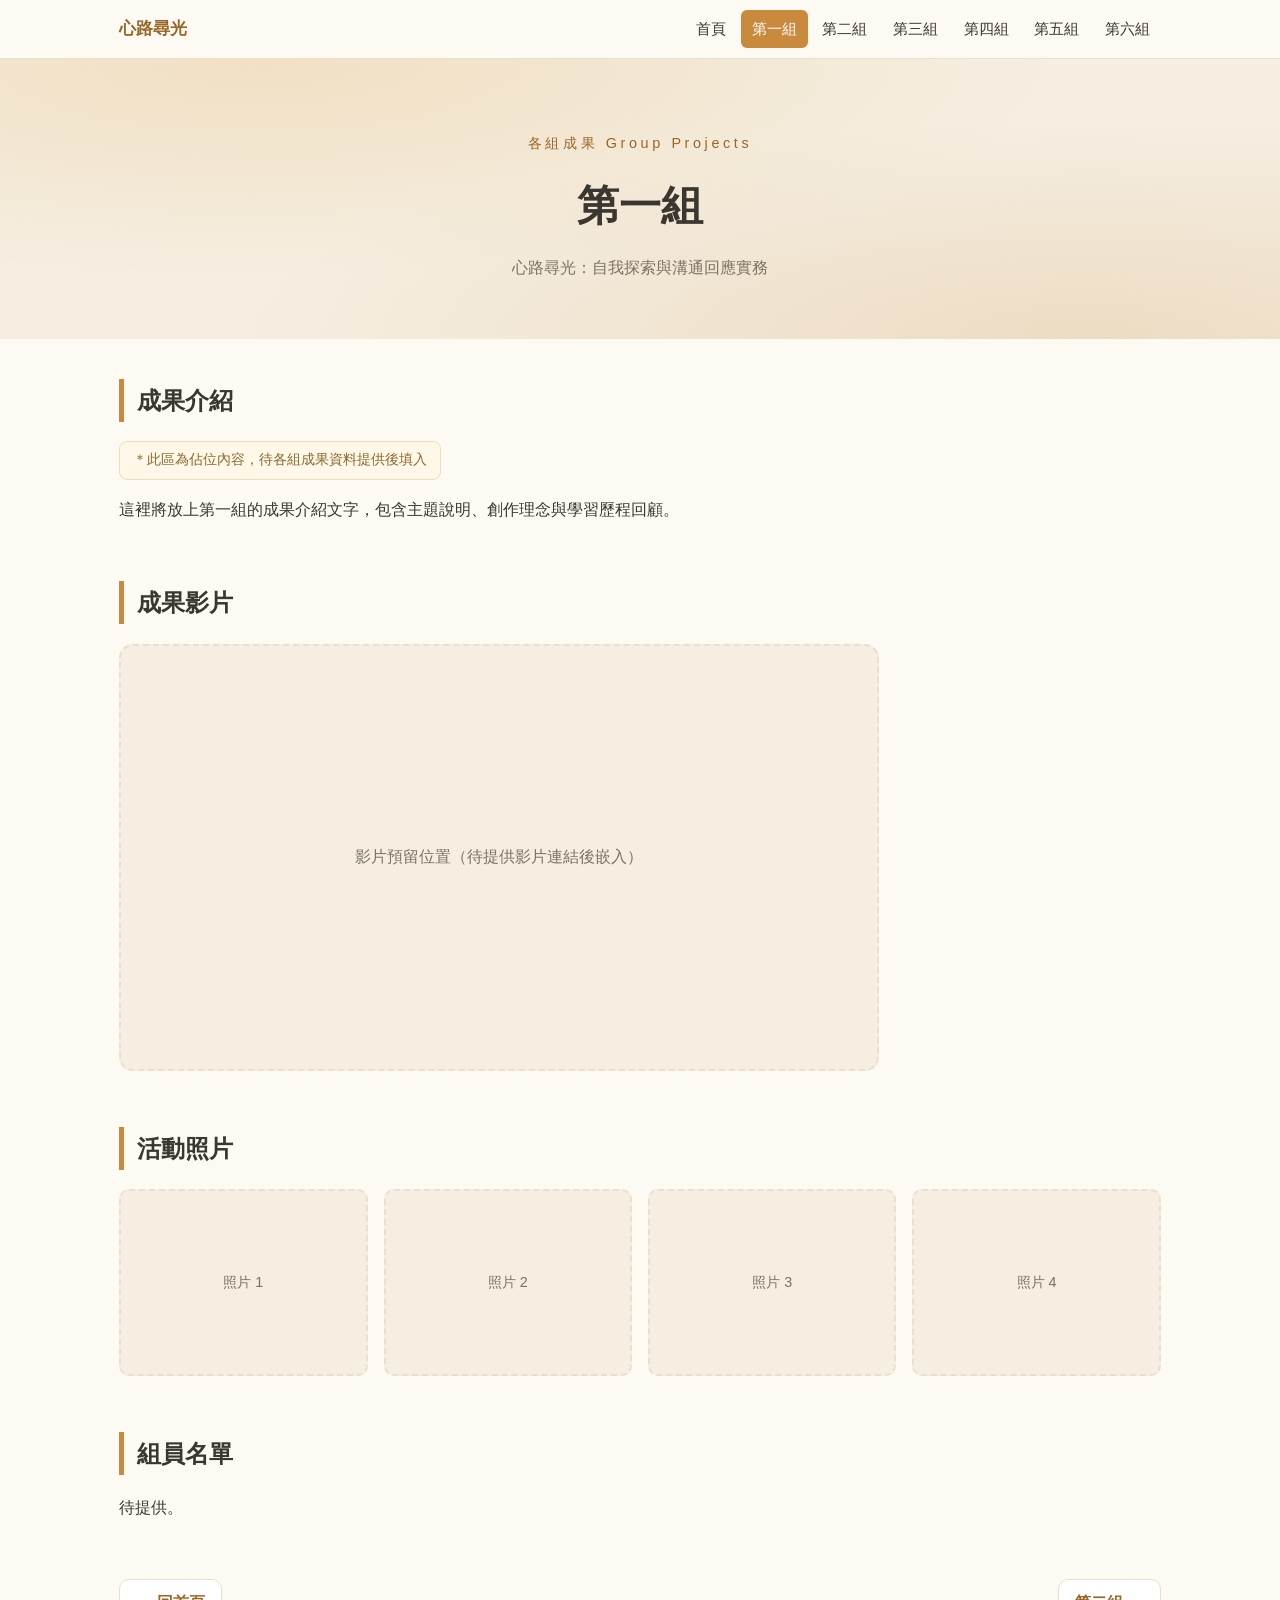
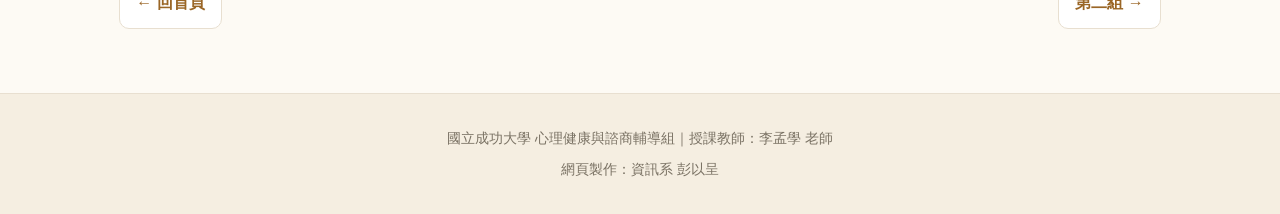
==== group1.html @ 924257a2 "first version of the course website (homepage + 6 group pages)" ====
<!DOCTYPE html>
<html lang="zh-Hant">
<head>
<meta charset="UTF-8">
<meta name="viewport" content="width=device-width, initial-scale=1">
<title>第一組成果｜心路尋光：自我探索與溝通回應實務</title>
<link rel="stylesheet" href="style.css">
</head>
<body>

<nav>
  <div class="nav-inner">
    <a class="nav-brand" href="index.html">心路尋光</a>
    <ul class="nav-links"><li><a href="index.html">首頁</a></li><li><a href="group1.html" class="active">第一組</a></li><li><a href="group2.html">第二組</a></li><li><a href="group3.html">第三組</a></li><li><a href="group4.html">第四組</a></li><li><a href="group5.html">第五組</a></li><li><a href="group6.html">第六組</a></li></ul>
  </div>
</nav>

<header class="hero">
  <p class="kicker">各組成果 Group Projects</p>
  <h1>第一組</h1>
  <p class="subtitle">心路尋光：自我探索與溝通回應實務</p>
</header>

<main>

<section>
  <h2 class="section-title">成果介紹</h2>
  <span class="placeholder-note">＊此區為佔位內容，待各組成果資料提供後填入</span>
  <div class="prose">
    <p>這裡將放上第一組的成果介紹文字，包含主題說明、創作理念與學習歷程回顧。</p>
  </div>
</section>

<section>
  <h2 class="section-title">成果影片</h2>
  <div class="video-wrap">影片預留位置（待提供影片連結後嵌入）</div>
</section>

<section>
  <h2 class="section-title">活動照片</h2>
  <div class="photo-grid">
    <div class="photo">照片 1</div>
    <div class="photo">照片 2</div>
    <div class="photo">照片 3</div>
    <div class="photo">照片 4</div>
  </div>
</section>

<section>
  <h2 class="section-title">組員名單</h2>
  <div class="prose"><p>待提供。</p></div>
</section>

<div class="pager">
  <a href="index.html">← 回首頁</a>
  <a href="group2.html">第二組 →</a>
</div>

</main>

<footer>
  <div>國立成功大學 心理健康與諮商輔導組｜授課教師：李孟學 老師</div>
  <div class="maker">網頁製作：資訊系 彭以呈</div>
</footer>

</body>
</html>
---- style.css ----
/* 心路尋光 課程成果網站 */
:root {
  --bg: #fdfaf4;
  --bg-soft: #f5eee1;
  --ink: #3a3630;
  --ink-light: #7a7264;
  --accent: #c98a3d;
  --accent-deep: #9a6626;
  --card: #ffffff;
  --line: #e8dfd0;
}

* { margin: 0; padding: 0; box-sizing: border-box; }

body {
  font-family: "Noto Sans TC", "PingFang TC", "Microsoft JhengHei", sans-serif;
  background: var(--bg);
  color: var(--ink);
  line-height: 1.8;
}

/* 導覽列 */
nav {
  position: sticky;
  top: 0;
  z-index: 100;
  background: rgba(253, 250, 244, 0.95);
  backdrop-filter: blur(8px);
  border-bottom: 1px solid var(--line);
}
.nav-inner {
  max-width: 1080px;
  margin: 0 auto;
  padding: 0.6rem 1.2rem;
  display: flex;
  align-items: center;
  justify-content: space-between;
  flex-wrap: wrap;
  gap: 0.5rem;
}
.nav-brand {
  font-weight: 700;
  color: var(--accent-deep);
  text-decoration: none;
  font-size: 1.05rem;
}
.nav-links {
  display: flex;
  flex-wrap: wrap;
  gap: 0.2rem;
  list-style: none;
}
.nav-links a {
  display: block;
  padding: 0.35rem 0.7rem;
  color: var(--ink);
  text-decoration: none;
  border-radius: 6px;
  font-size: 0.95rem;
  transition: background 0.2s, color 0.2s;
}
.nav-links a:hover { background: var(--bg-soft); color: var(--accent-deep); }
.nav-links a.active { background: var(--accent); color: #fff; }

/* 頁首橫幅 */
header.hero {
  text-align: center;
  padding: 4.5rem 1.2rem 3.5rem;
  background:
    radial-gradient(ellipse at 20% 0%, rgba(233, 196, 138, 0.35), transparent 55%),
    radial-gradient(ellipse at 85% 100%, rgba(201, 138, 61, 0.18), transparent 55%),
    var(--bg-soft);
}
.hero .kicker {
  letter-spacing: 0.25em;
  color: var(--accent-deep);
  font-size: 0.9rem;
  margin-bottom: 0.8rem;
}
.hero h1 {
  font-size: clamp(1.6rem, 4vw, 2.6rem);
  font-weight: 800;
  margin-bottom: 0.6rem;
}
.hero .subtitle {
  color: var(--ink-light);
  font-size: clamp(0.85rem, 2vw, 1rem);
  max-width: 640px;
  margin: 0 auto;
}

/* 主要內容 */
main {
  max-width: 1080px;
  margin: 0 auto;
  padding: 2.5rem 1.2rem 4rem;
}
section { margin-bottom: 3.5rem; }
h2.section-title {
  font-size: 1.5rem;
  font-weight: 800;
  margin-bottom: 1.2rem;
  padding-left: 0.8rem;
  border-left: 5px solid var(--accent);
}
.prose { max-width: 760px; color: var(--ink); }
.prose p { margin-bottom: 1rem; }

/* 資訊卡片 */
.cards {
  display: grid;
  grid-template-columns: repeat(auto-fit, minmax(240px, 1fr));
  gap: 1.2rem;
}
.card {
  background: var(--card);
  border: 1px solid var(--line);
  border-radius: 14px;
  padding: 1.5rem;
  box-shadow: 0 2px 10px rgba(58, 54, 48, 0.05);
}
.card h3 {
  color: var(--accent-deep);
  margin-bottom: 0.5rem;
  font-size: 1.1rem;
}
.card p { color: var(--ink-light); font-size: 0.95rem; }

/* 各組成果卡片 */
.group-grid {
  display: grid;
  grid-template-columns: repeat(auto-fit, minmax(220px, 1fr));
  gap: 1.2rem;
}
.group-card {
  display: block;
  text-decoration: none;
  background: var(--card);
  border: 1px solid var(--line);
  border-radius: 14px;
  overflow: hidden;
  transition: transform 0.2s, box-shadow 0.2s;
}
.group-card:hover {
  transform: translateY(-4px);
  box-shadow: 0 8px 22px rgba(58, 54, 48, 0.12);
}
.group-card .thumb {
  height: 120px;
  background: linear-gradient(135deg, #e9c48a, #c98a3d);
  display: flex;
  align-items: center;
  justify-content: center;
  color: #fff;
  font-size: 2rem;
  font-weight: 800;
}
.group-card .body { padding: 1rem 1.2rem; }
.group-card .body h3 { color: var(--ink); font-size: 1.1rem; }
.group-card .body p { color: var(--ink-light); font-size: 0.9rem; }

/* 課程資訊表 */
.info-table { width: 100%; border-collapse: collapse; max-width: 760px; }
.info-table th, .info-table td {
  text-align: left;
  padding: 0.7rem 0.9rem;
  border-bottom: 1px solid var(--line);
  vertical-align: top;
}
.info-table th { width: 8.5em; color: var(--accent-deep); white-space: nowrap; }

/* 影片與照片佔位 */
.video-wrap {
  position: relative;
  width: 100%;
  max-width: 760px;
  aspect-ratio: 16 / 9;
  background: var(--bg-soft);
  border: 2px dashed var(--line);
  border-radius: 14px;
  display: flex;
  align-items: center;
  justify-content: center;
  color: var(--ink-light);
}
.video-wrap iframe {
  position: absolute;
  inset: 0;
  width: 100%;
  height: 100%;
  border: 0;
  border-radius: 14px;
}
.photo-grid {
  display: grid;
  grid-template-columns: repeat(auto-fill, minmax(200px, 1fr));
  gap: 1rem;
}
.photo-grid .photo {
  aspect-ratio: 4 / 3;
  background: var(--bg-soft);
  border: 2px dashed var(--line);
  border-radius: 10px;
  display: flex;
  align-items: center;
  justify-content: center;
  color: var(--ink-light);
  font-size: 0.9rem;
  overflow: hidden;
}
.photo-grid .photo img { width: 100%; height: 100%; object-fit: cover; }

.placeholder-note {
  display: inline-block;
  background: #fff7e8;
  border: 1px solid #eeddb8;
  color: #8a6a2f;
  border-radius: 8px;
  padding: 0.4rem 0.8rem;
  font-size: 0.85rem;
  margin-bottom: 1rem;
}

/* 頁尾 */
footer {
  border-top: 1px solid var(--line);
  background: var(--bg-soft);
  text-align: center;
  padding: 2rem 1.2rem;
  color: var(--ink-light);
  font-size: 0.9rem;
}
footer .maker { margin-top: 0.3rem; }

/* 上下組導覽 */
.pager {
  display: flex;
  justify-content: space-between;
  gap: 1rem;
  margin-top: 2.5rem;
}
.pager a {
  color: var(--accent-deep);
  text-decoration: none;
  font-weight: 700;
  padding: 0.6rem 1rem;
  border: 1px solid var(--line);
  border-radius: 10px;
  background: var(--card);
}
.pager a:hover { background: var(--bg-soft); }
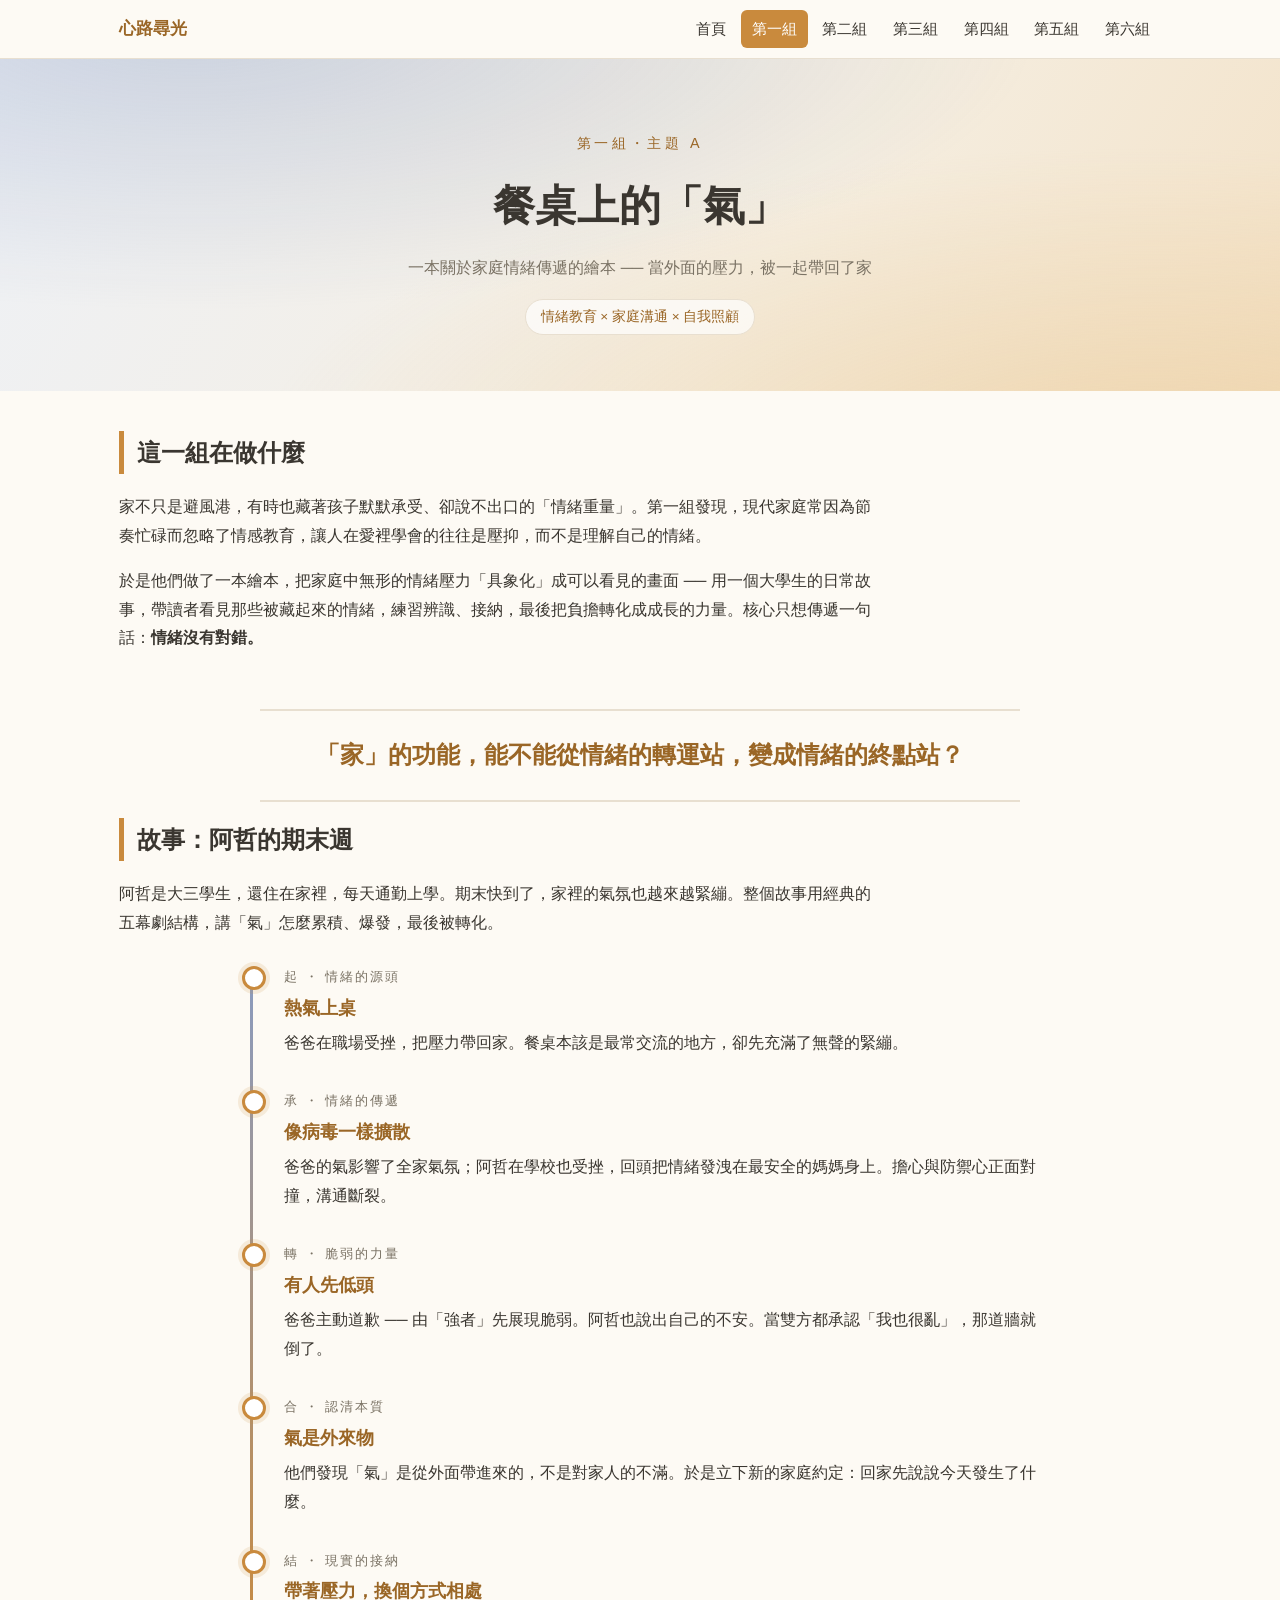
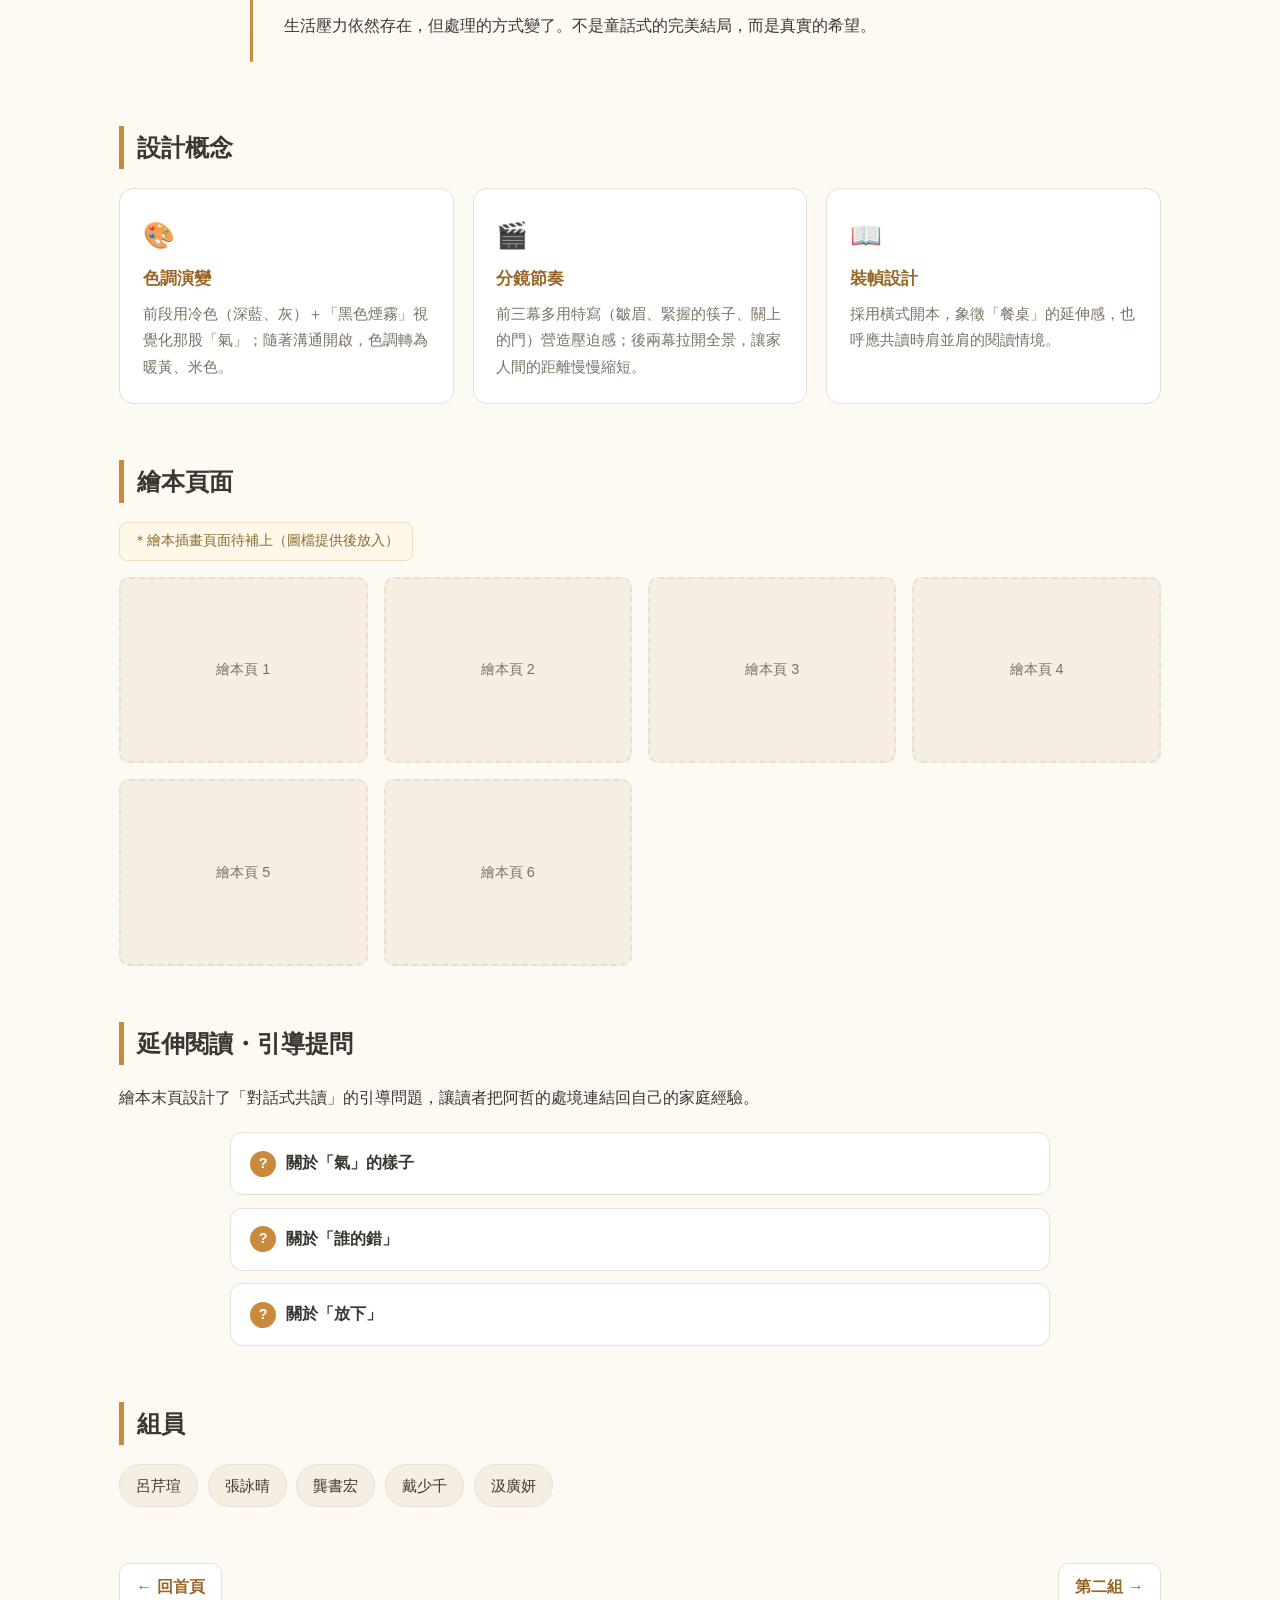
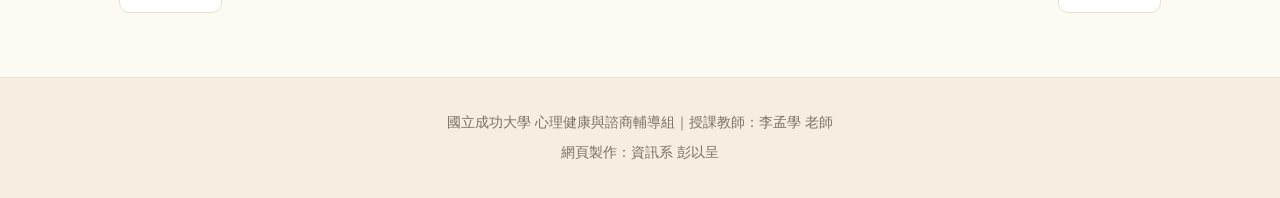
==== commit 0594eb06: "build group 1 page: intro and the dinner-table story" ====
--- a/group1.html
+++ b/group1.html
@@ -3,7 +3,7 @@
 <head>
 <meta charset="UTF-8">
 <meta name="viewport" content="width=device-width, initial-scale=1">
-<title>第一組成果｜心路尋光：自我探索與溝通回應實務</title>
+<title>第一組・餐桌上的氣｜心路尋光：自我探索與溝通回應實務</title>
 <link rel="stylesheet" href="style.css">
 </head>
 <body>
@@ -15,40 +15,76 @@
   </div>
 </nav>
 
-<header class="hero">
-  <p class="kicker">各組成果 Group Projects</p>
-  <h1>第一組</h1>
-  <p class="subtitle">心路尋光：自我探索與溝通回應實務</p>
+<header class="hero story">
+  <p class="kicker">第一組・主題 A</p>
+  <h1>餐桌上的「氣」</h1>
+  <p class="subtitle">一本關於家庭情緒傳遞的繪本 ── 當外面的壓力，被一起帶回了家</p>
+  <span class="theme-tag">情緒教育 × 家庭溝通 × 自我照顧</span>
 </header>
 
 <main>
 
-<section>
-  <h2 class="section-title">成果介紹</h2>
-  <span class="placeholder-note">＊此區為佔位內容，待各組成果資料提供後填入</span>
+<section class="reveal">
+  <h2 class="section-title">這一組在做什麼</h2>
   <div class="prose">
-    <p>這裡將放上第一組的成果介紹文字，包含主題說明、創作理念與學習歷程回顧。</p>
+    <p>家不只是避風港，有時也藏著孩子默默承受、卻說不出口的「情緒重量」。第一組發現，現代家庭常因為節奏忙碌而忽略了情感教育，讓人在愛裡學會的往往是壓抑，而不是理解自己的情緒。</p>
+    <p>於是他們做了一本繪本，把家庭中無形的情緒壓力「具象化」成可以看見的畫面 ── 用一個大學生的日常故事，帶讀者看見那些被藏起來的情緒，練習辨識、接納，最後把負擔轉化成成長的力量。核心只想傳遞一句話：<strong>情緒沒有對錯。</strong></p>
   </div>
 </section>
 
-<section>
-  <h2 class="section-title">成果影片</h2>
-  <div class="video-wrap">影片預留位置（待提供影片連結後嵌入）</div>
-</section>
+<div class="pullquote reveal">「家」的功能，能不能從情緒的轉運站，變成情緒的終點站？</div>
 
-<section>
-  <h2 class="section-title">活動照片</h2>
-  <div class="photo-grid">
-    <div class="photo">照片 1</div>
-    <div class="photo">照片 2</div>
-    <div class="photo">照片 3</div>
-    <div class="photo">照片 4</div>
+<section class="reveal">
+  <h2 class="section-title">故事：阿哲的期末週</h2>
+  <div class="prose" style="margin-bottom:1.5rem;">
+    <p>阿哲是大三學生，還住在家裡，每天通勤上學。期末快到了，家裡的氣氛也越來越緊繃。整個故事用經典的五幕劇結構，講「氣」怎麼累積、爆發，最後被轉化。</p>
+  </div>
+  <div class="timeline">
+    <div class="tl-item reveal"><span class="stage">起 ・ 情緒的源頭</span><h3>熱氣上桌</h3><p>爸爸在職場受挫，把壓力帶回家。餐桌本該是最常交流的地方，卻先充滿了無聲的緊繃。</p></div>
+    <div class="tl-item reveal"><span class="stage">承 ・ 情緒的傳遞</span><h3>像病毒一樣擴散</h3><p>爸爸的氣影響了全家氣氛；阿哲在學校也受挫，回頭把情緒發洩在最安全的媽媽身上。擔心與防禦心正面對撞，溝通斷裂。</p></div>
+    <div class="tl-item reveal"><span class="stage">轉 ・ 脆弱的力量</span><h3>有人先低頭</h3><p>爸爸主動道歉 ── 由「強者」先展現脆弱。阿哲也說出自己的不安。當雙方都承認「我也很亂」，那道牆就倒了。</p></div>
+    <div class="tl-item reveal"><span class="stage">合 ・ 認清本質</span><h3>氣是外來物</h3><p>他們發現「氣」是從外面帶進來的，不是對家人的不滿。於是立下新的家庭約定：回家先說說今天發生了什麼。</p></div>
+    <div class="tl-item reveal"><span class="stage">結 ・ 現實的接納</span><h3>帶著壓力，換個方式相處</h3><p>生活壓力依然存在，但處理的方式變了。不是童話式的完美結局，而是真實的希望。</p></div>
   </div>
 </section>
 
-<section>
-  <h2 class="section-title">組員名單</h2>
-  <div class="prose"><p>待提供。</p></div>
+<section class="reveal">
+  <h2 class="section-title">設計概念</h2>
+  <div class="concept-grid">
+    <div class="concept reveal"><div class="ic">🎨</div><h3>色調演變</h3><p>前段用冷色（深藍、灰）＋「黑色煙霧」視覺化那股「氣」；隨著溝通開啟，色調轉為暖黃、米色。</p></div>
+    <div class="concept reveal"><div class="ic">🎬</div><h3>分鏡節奏</h3><p>前三幕多用特寫（皺眉、緊握的筷子、關上的門）營造壓迫感；後兩幕拉開全景，讓家人間的距離慢慢縮短。</p></div>
+    <div class="concept reveal"><div class="ic">📖</div><h3>裝幀設計</h3><p>採用橫式開本，象徵「餐桌」的延伸感，也呼應共讀時肩並肩的閱讀情境。</p></div>
+  </div>
+</section>
+
+<section class="reveal">
+  <h2 class="section-title">繪本頁面</h2>
+  <span class="placeholder-note">＊繪本插畫頁面待補上（圖檔提供後放入）</span>
+  <div class="photo-grid">
+    <div class="photo">繪本頁 1</div>
+    <div class="photo">繪本頁 2</div>
+    <div class="photo">繪本頁 3</div>
+    <div class="photo">繪本頁 4</div>
+    <div class="photo">繪本頁 5</div>
+    <div class="photo">繪本頁 6</div>
+  </div>
+</section>
+
+<section class="reveal">
+  <h2 class="section-title">延伸閱讀・引導提問</h2>
+  <div class="prose" style="margin-bottom:1.2rem;"><p>繪本末頁設計了「對話式共讀」的引導問題，讓讀者把阿哲的處境連結回自己的家庭經驗。</p></div>
+  <div class="qa">
+    <details class="reveal"><summary>關於「氣」的樣子</summary><div class="answer">當故事說「空氣變重了」，你在現實生活中也有過類似的經驗嗎？爸爸、阿哲和媽媽表現「氣」的方式又有什麼不同？（沈默、大聲、焦慮）</div></details>
+    <details class="reveal"><summary>關於「誰的錯」</summary><div class="answer">阿哲對媽媽大聲說話時，他真的是在生媽媽的氣嗎？「把外面的氣帶回家」是可以避免的嗎？如果不能，可以怎麼做？</div></details>
+    <details class="reveal"><summary>關於「放下」</summary><div class="answer">結尾爸爸說了「我今天好像太兇了」，這句話讓家裡的氣氛有了什麼變化？如果今天你心情很糟，回家前可以先做什麼，來提醒家人「我今天很累，請給我一點空間」？</div></details>
+  </div>
+</section>
+
+<section class="reveal">
+  <h2 class="section-title">組員</h2>
+  <div class="members">
+    <span>呂芹瑄</span><span>張詠晴</span><span>龔書宏</span><span>戴少千</span><span>汲廣妍</span>
+  </div>
 </section>
 
 <div class="pager">
@@ -63,5 +99,12 @@
   <div class="maker">網頁製作：資訊系 彭以呈</div>
 </footer>
 
+<script>
+  const io = new IntersectionObserver((entries) => {
+    entries.forEach(e => { if (e.isIntersecting) { e.target.classList.add('in'); io.unobserve(e.target); } });
+  }, { threshold: 0.12 });
+  document.querySelectorAll('.reveal').forEach(el => io.observe(el));
+</script>
+
 </body>
 </html>
--- a/style.css
+++ b/style.css
@@ -249,3 +249,119 @@
   background: var(--card);
 }
 .pager a:hover { background: var(--bg-soft); }
+
+/* ===== 進階視覺效果（各組成果頁）===== */
+
+/* 捲動淡入 */
+.reveal { opacity: 0; transform: translateY(28px); transition: opacity 0.7s ease, transform 0.7s ease; }
+.reveal.in { opacity: 1; transform: none; }
+
+/* 主題色帶 hero（情緒由冷轉暖）*/
+header.hero.story {
+  background:
+    radial-gradient(ellipse at 15% -10%, rgba(120, 140, 180, 0.30), transparent 55%),
+    radial-gradient(ellipse at 90% 120%, rgba(233, 196, 138, 0.45), transparent 55%),
+    linear-gradient(120deg, #eef1f6 0%, #f5eee1 60%, #f3e2c8 100%);
+  position: relative;
+  overflow: hidden;
+}
+header.hero.story .theme-tag {
+  display: inline-block;
+  margin-top: 1rem;
+  padding: 0.3rem 0.9rem;
+  border-radius: 999px;
+  background: rgba(255,255,255,0.7);
+  border: 1px solid var(--line);
+  color: var(--accent-deep);
+  font-size: 0.85rem;
+}
+
+/* 故事時間軸 */
+.timeline { position: relative; max-width: 820px; margin: 0 auto; padding-left: 0; }
+.timeline::before {
+  content: "";
+  position: absolute;
+  left: 20px;
+  top: 8px;
+  bottom: 8px;
+  width: 3px;
+  background: linear-gradient(to bottom, #8a9bbf, #c98a3d);
+  border-radius: 3px;
+}
+.tl-item { position: relative; padding: 0 0 1.8rem 3.4rem; }
+.tl-item::before {
+  content: "";
+  position: absolute;
+  left: 12px;
+  top: 4px;
+  width: 18px;
+  height: 18px;
+  border-radius: 50%;
+  background: var(--card);
+  border: 3px solid var(--accent);
+  box-shadow: 0 0 0 4px rgba(201,138,61,0.15);
+}
+.tl-item h3 { color: var(--accent-deep); font-size: 1.15rem; margin-bottom: 0.3rem; }
+.tl-item .stage { font-size: 0.8rem; letter-spacing: 0.15em; color: var(--ink-light); }
+.tl-item p { color: var(--ink); margin-top: 0.3rem; }
+
+/* 反思提問手風琴 */
+.qa { max-width: 820px; margin: 0 auto; }
+.qa details {
+  background: var(--card);
+  border: 1px solid var(--line);
+  border-radius: 12px;
+  margin-bottom: 0.8rem;
+  overflow: hidden;
+}
+.qa summary {
+  cursor: pointer;
+  padding: 1rem 1.2rem;
+  font-weight: 700;
+  color: var(--ink);
+  list-style: none;
+  display: flex;
+  align-items: center;
+  gap: 0.6rem;
+}
+.qa summary::-webkit-details-marker { display: none; }
+.qa summary::before {
+  content: "?";
+  flex: 0 0 auto;
+  width: 26px; height: 26px;
+  display: grid; place-items: center;
+  background: var(--accent); color: #fff;
+  border-radius: 50%; font-size: 0.9rem;
+}
+.qa details[open] summary { color: var(--accent-deep); }
+.qa .answer { padding: 0 1.2rem 1.1rem 3.2rem; color: var(--ink-light); }
+
+/* 設計概念小卡 */
+.concept-grid { display: grid; grid-template-columns: repeat(auto-fit, minmax(220px,1fr)); gap: 1.2rem; }
+.concept { background: var(--card); border: 1px solid var(--line); border-radius: 14px; padding: 1.4rem; }
+.concept .ic { font-size: 1.6rem; }
+.concept h3 { color: var(--accent-deep); margin: 0.4rem 0; font-size: 1.05rem; }
+.concept p { color: var(--ink-light); font-size: 0.92rem; }
+
+/* 團隊名條 */
+.members { display: flex; flex-wrap: wrap; gap: 0.6rem; }
+.members span {
+  background: var(--bg-soft);
+  border: 1px solid var(--line);
+  border-radius: 999px;
+  padding: 0.4rem 1rem;
+  font-size: 0.95rem;
+  color: var(--ink);
+}
+
+/* 金句 */
+.pullquote {
+  max-width: 760px; margin: 1rem auto;
+  font-size: clamp(1.1rem, 2.5vw, 1.5rem);
+  font-weight: 700; line-height: 1.7;
+  color: var(--accent-deep);
+  text-align: center;
+  padding: 1.5rem;
+  border-top: 2px solid var(--line);
+  border-bottom: 2px solid var(--line);
+}
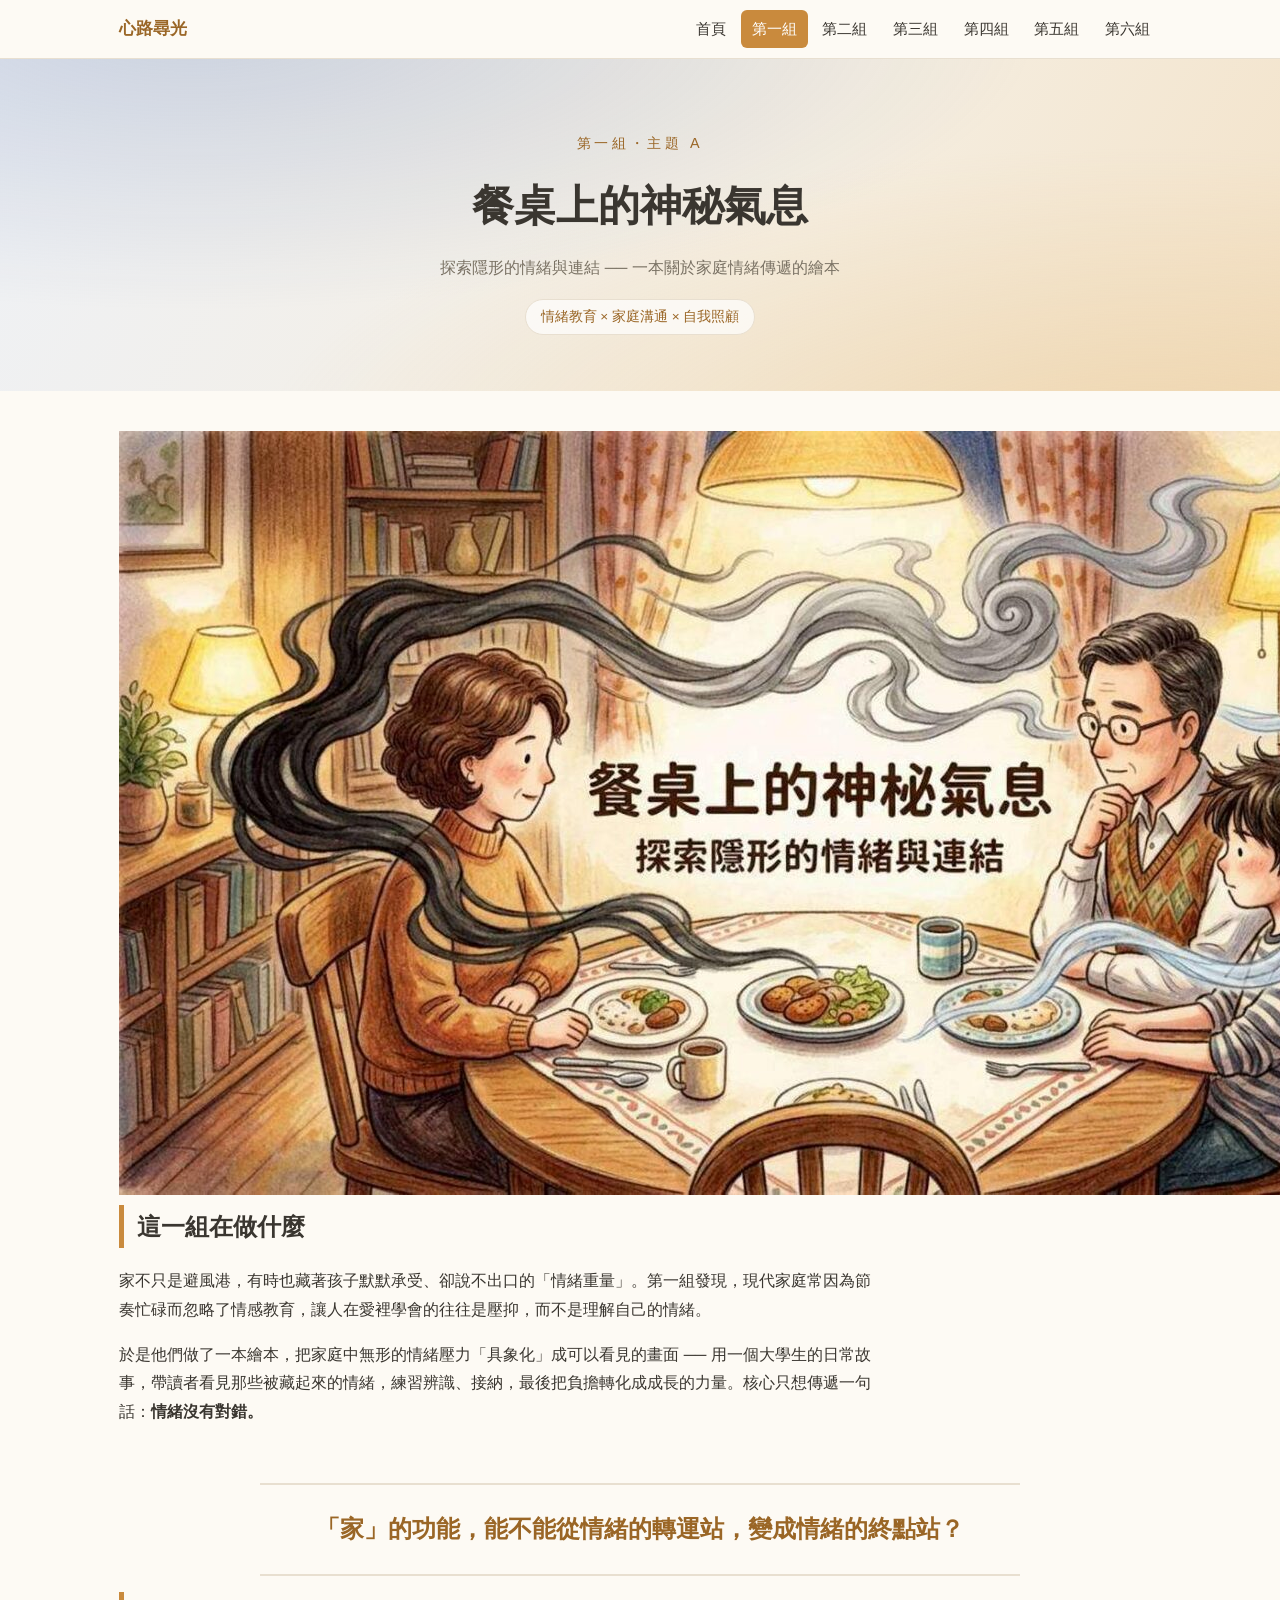
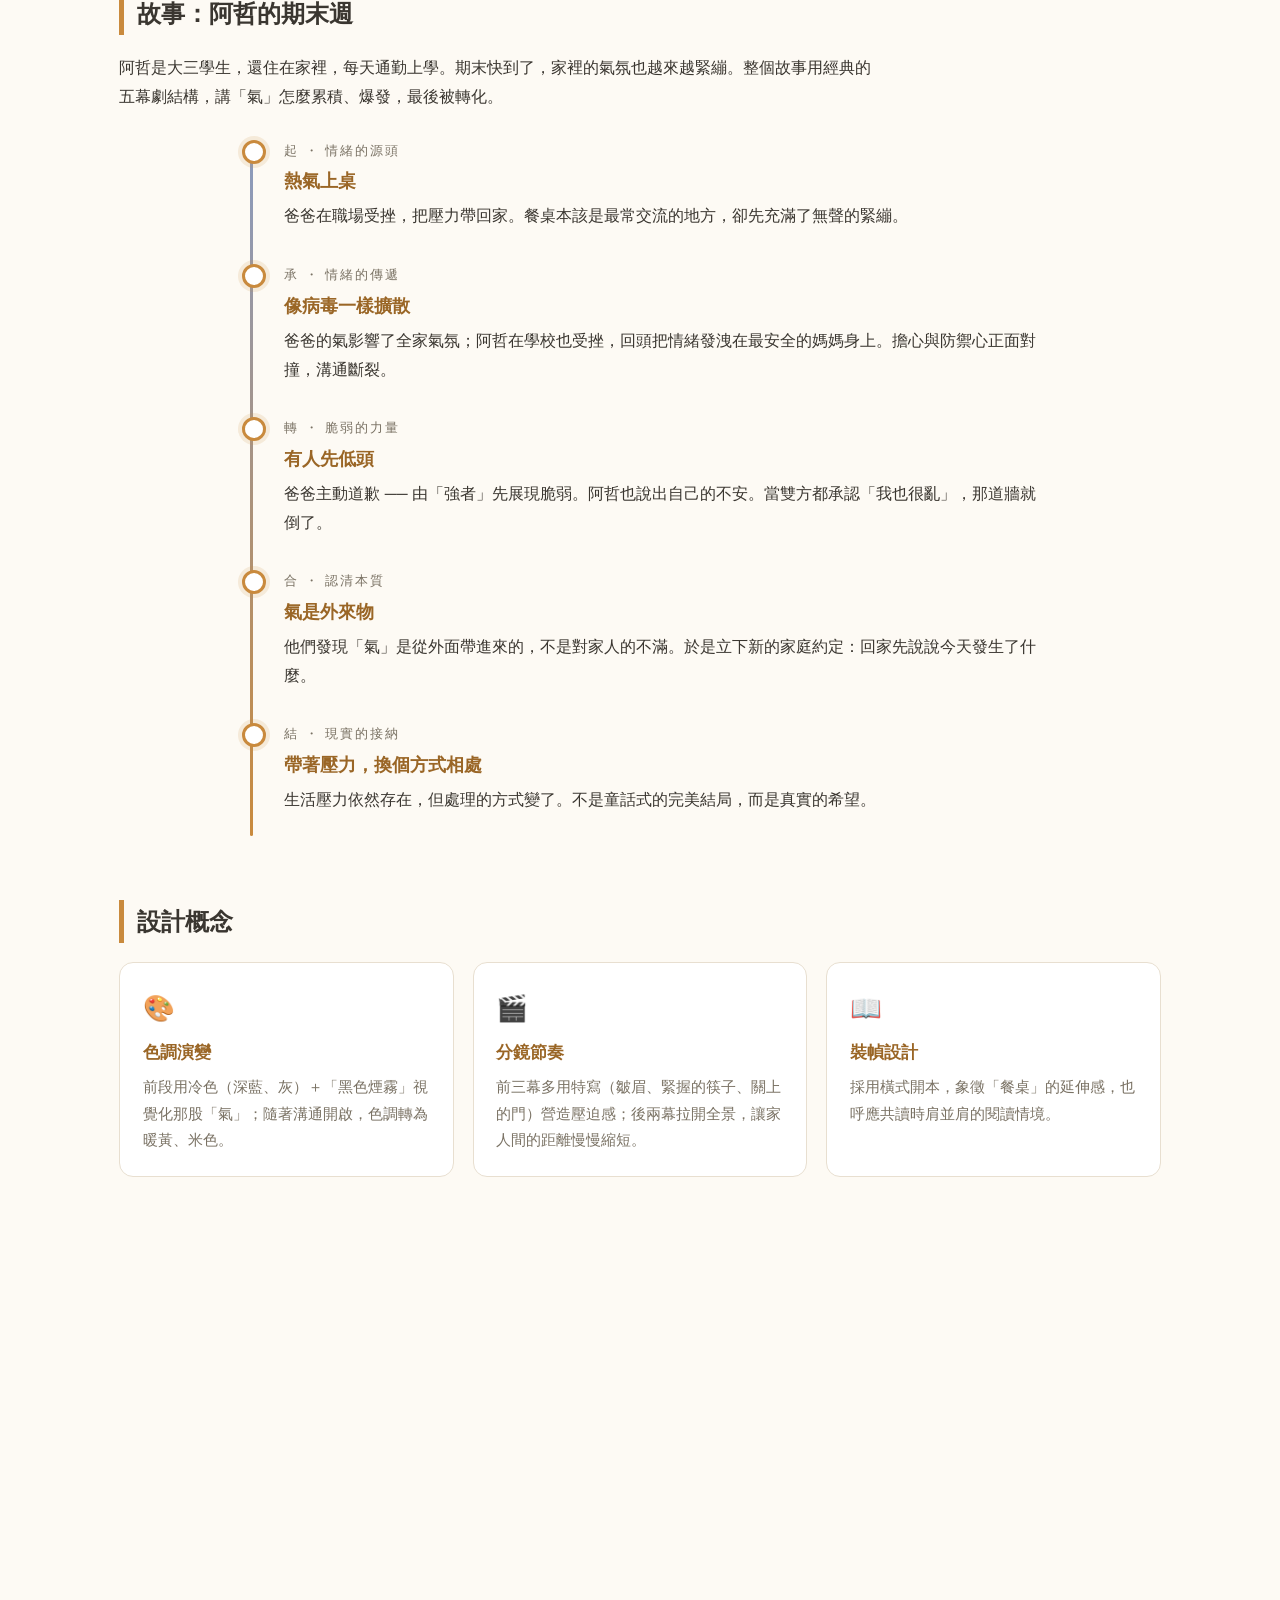
==== commit ffb01d1d: "use real booklet title and embed the 30-page flipbook gallery" ====
--- a/group1.html
+++ b/group1.html
@@ -3,7 +3,7 @@
 <head>
 <meta charset="UTF-8">
 <meta name="viewport" content="width=device-width, initial-scale=1">
-<title>第一組・餐桌上的氣｜心路尋光：自我探索與溝通回應實務</title>
+<title>第一組・餐桌上的神秘氣息｜心路尋光：自我探索與溝通回應實務</title>
 <link rel="stylesheet" href="style.css">
 </head>
 <body>
@@ -17,12 +17,16 @@
 
 <header class="hero story">
   <p class="kicker">第一組・主題 A</p>
-  <h1>餐桌上的「氣」</h1>
-  <p class="subtitle">一本關於家庭情緒傳遞的繪本 ── 當外面的壓力，被一起帶回了家</p>
+  <h1>餐桌上的神秘氣息</h1>
+  <p class="subtitle">探索隱形的情緒與連結 ── 一本關於家庭情緒傳遞的繪本</p>
   <span class="theme-tag">情緒教育 × 家庭溝通 × 自我照顧</span>
 </header>
 
 <main>
+
+<div class="booklet-cover reveal">
+  <img src="booklet/group1/page-01.jpg" alt="繪本封面：餐桌上的神秘氣息">
+</div>
 
 <section class="reveal">
   <h2 class="section-title">這一組在做什麼</h2>
@@ -58,15 +62,39 @@
 </section>
 
 <section class="reveal">
-  <h2 class="section-title">繪本頁面</h2>
-  <span class="placeholder-note">＊繪本插畫頁面待補上（圖檔提供後放入）</span>
-  <div class="photo-grid">
-    <div class="photo">繪本頁 1</div>
-    <div class="photo">繪本頁 2</div>
-    <div class="photo">繪本頁 3</div>
-    <div class="photo">繪本頁 4</div>
-    <div class="photo">繪本頁 5</div>
-    <div class="photo">繪本頁 6</div>
+  <h2 class="section-title">繪本全書・30 頁</h2>
+  <div class="prose" style="margin-bottom:1.2rem;"><p>點擊任一頁可放大閱讀，用左右鍵或箭頭翻頁。</p></div>
+  <div class="booklet-gallery">
+      <figure onclick="openLB(0)"><img loading="lazy" src="booklet/group1/page-01.jpg" alt="繪本第 1 頁"><figcaption>第 1 頁</figcaption></figure>
+      <figure onclick="openLB(1)"><img loading="lazy" src="booklet/group1/page-02.jpg" alt="繪本第 2 頁"><figcaption>第 2 頁</figcaption></figure>
+      <figure onclick="openLB(2)"><img loading="lazy" src="booklet/group1/page-03.jpg" alt="繪本第 3 頁"><figcaption>第 3 頁</figcaption></figure>
+      <figure onclick="openLB(3)"><img loading="lazy" src="booklet/group1/page-04.jpg" alt="繪本第 4 頁"><figcaption>第 4 頁</figcaption></figure>
+      <figure onclick="openLB(4)"><img loading="lazy" src="booklet/group1/page-05.jpg" alt="繪本第 5 頁"><figcaption>第 5 頁</figcaption></figure>
+      <figure onclick="openLB(5)"><img loading="lazy" src="booklet/group1/page-06.jpg" alt="繪本第 6 頁"><figcaption>第 6 頁</figcaption></figure>
+      <figure onclick="openLB(6)"><img loading="lazy" src="booklet/group1/page-07.jpg" alt="繪本第 7 頁"><figcaption>第 7 頁</figcaption></figure>
+      <figure onclick="openLB(7)"><img loading="lazy" src="booklet/group1/page-08.jpg" alt="繪本第 8 頁"><figcaption>第 8 頁</figcaption></figure>
+      <figure onclick="openLB(8)"><img loading="lazy" src="booklet/group1/page-09.jpg" alt="繪本第 9 頁"><figcaption>第 9 頁</figcaption></figure>
+      <figure onclick="openLB(9)"><img loading="lazy" src="booklet/group1/page-10.jpg" alt="繪本第 10 頁"><figcaption>第 10 頁</figcaption></figure>
+      <figure onclick="openLB(10)"><img loading="lazy" src="booklet/group1/page-11.jpg" alt="繪本第 11 頁"><figcaption>第 11 頁</figcaption></figure>
+      <figure onclick="openLB(11)"><img loading="lazy" src="booklet/group1/page-12.jpg" alt="繪本第 12 頁"><figcaption>第 12 頁</figcaption></figure>
+      <figure onclick="openLB(12)"><img loading="lazy" src="booklet/group1/page-13.jpg" alt="繪本第 13 頁"><figcaption>第 13 頁</figcaption></figure>
+      <figure onclick="openLB(13)"><img loading="lazy" src="booklet/group1/page-14.jpg" alt="繪本第 14 頁"><figcaption>第 14 頁</figcaption></figure>
+      <figure onclick="openLB(14)"><img loading="lazy" src="booklet/group1/page-15.jpg" alt="繪本第 15 頁"><figcaption>第 15 頁</figcaption></figure>
+      <figure onclick="openLB(15)"><img loading="lazy" src="booklet/group1/page-16.jpg" alt="繪本第 16 頁"><figcaption>第 16 頁</figcaption></figure>
+      <figure onclick="openLB(16)"><img loading="lazy" src="booklet/group1/page-17.jpg" alt="繪本第 17 頁"><figcaption>第 17 頁</figcaption></figure>
+      <figure onclick="openLB(17)"><img loading="lazy" src="booklet/group1/page-18.jpg" alt="繪本第 18 頁"><figcaption>第 18 頁</figcaption></figure>
+      <figure onclick="openLB(18)"><img loading="lazy" src="booklet/group1/page-19.jpg" alt="繪本第 19 頁"><figcaption>第 19 頁</figcaption></figure>
+      <figure onclick="openLB(19)"><img loading="lazy" src="booklet/group1/page-20.jpg" alt="繪本第 20 頁"><figcaption>第 20 頁</figcaption></figure>
+      <figure onclick="openLB(20)"><img loading="lazy" src="booklet/group1/page-21.jpg" alt="繪本第 21 頁"><figcaption>第 21 頁</figcaption></figure>
+      <figure onclick="openLB(21)"><img loading="lazy" src="booklet/group1/page-22.jpg" alt="繪本第 22 頁"><figcaption>第 22 頁</figcaption></figure>
+      <figure onclick="openLB(22)"><img loading="lazy" src="booklet/group1/page-23.jpg" alt="繪本第 23 頁"><figcaption>第 23 頁</figcaption></figure>
+      <figure onclick="openLB(23)"><img loading="lazy" src="booklet/group1/page-24.jpg" alt="繪本第 24 頁"><figcaption>第 24 頁</figcaption></figure>
+      <figure onclick="openLB(24)"><img loading="lazy" src="booklet/group1/page-25.jpg" alt="繪本第 25 頁"><figcaption>第 25 頁</figcaption></figure>
+      <figure onclick="openLB(25)"><img loading="lazy" src="booklet/group1/page-26.jpg" alt="繪本第 26 頁"><figcaption>第 26 頁</figcaption></figure>
+      <figure onclick="openLB(26)"><img loading="lazy" src="booklet/group1/page-27.jpg" alt="繪本第 27 頁"><figcaption>第 27 頁</figcaption></figure>
+      <figure onclick="openLB(27)"><img loading="lazy" src="booklet/group1/page-28.jpg" alt="繪本第 28 頁"><figcaption>第 28 頁</figcaption></figure>
+      <figure onclick="openLB(28)"><img loading="lazy" src="booklet/group1/page-29.jpg" alt="繪本第 29 頁"><figcaption>第 29 頁</figcaption></figure>
+      <figure onclick="openLB(29)"><img loading="lazy" src="booklet/group1/page-30.jpg" alt="繪本第 30 頁"><figcaption>第 30 頁</figcaption></figure>
   </div>
 </section>
 
@@ -99,11 +127,37 @@
   <div class="maker">網頁製作：資訊系 彭以呈</div>
 </footer>
 
+<div class="lightbox" id="lb" onclick="if(event.target.id==='lb')closeLB()">
+  <button class="lb-close" onclick="closeLB()" aria-label="關閉">&times;</button>
+  <button class="lb-prev" onclick="stepLB(-1)" aria-label="上一頁">&#8249;</button>
+  <img id="lbimg" src="" alt="繪本頁面放大">
+  <button class="lb-next" onclick="stepLB(1)" aria-label="下一頁">&#8250;</button>
+  <div class="lb-counter" id="lbcount"></div>
+</div>
+
 <script>
   const io = new IntersectionObserver((entries) => {
     entries.forEach(e => { if (e.isIntersecting) { e.target.classList.add('in'); io.unobserve(e.target); } });
   }, { threshold: 0.12 });
   document.querySelectorAll('.reveal').forEach(el => io.observe(el));
+
+  // 繪本燈箱
+  const TOTAL = 30;
+  let cur = 0;
+  const lb = document.getElementById('lb');
+  const lbimg = document.getElementById('lbimg');
+  const lbcount = document.getElementById('lbcount');
+  function pad(n){ return String(n).padStart(2,'0'); }
+  function show(){ lbimg.src = 'booklet/group1/page-' + pad(cur+1) + '.jpg'; lbcount.textContent = (cur+1) + ' / ' + TOTAL; }
+  function openLB(i){ cur = i; show(); lb.classList.add('open'); document.body.style.overflow='hidden'; }
+  function closeLB(){ lb.classList.remove('open'); document.body.style.overflow=''; }
+  function stepLB(d){ cur = (cur + d + TOTAL) % TOTAL; show(); }
+  document.addEventListener('keydown', (e) => {
+    if(!lb.classList.contains('open')) return;
+    if(e.key==='Escape') closeLB();
+    if(e.key==='ArrowRight') stepLB(1);
+    if(e.key==='ArrowLeft') stepLB(-1);
+  });
 </script>
 
 </body>
--- a/style.css
+++ b/style.css
@@ -365,3 +365,9 @@
   border-top: 2px solid var(--line);
   border-bottom: 2px solid var(--line);
 }
+
+/* 尊重使用者的減少動態偏好設定 */
+@media (prefers-reduced-motion: reduce) {
+  .reveal { opacity: 1; transform: none; transition: none; }
+  .group-card { transition: none; }
+}
